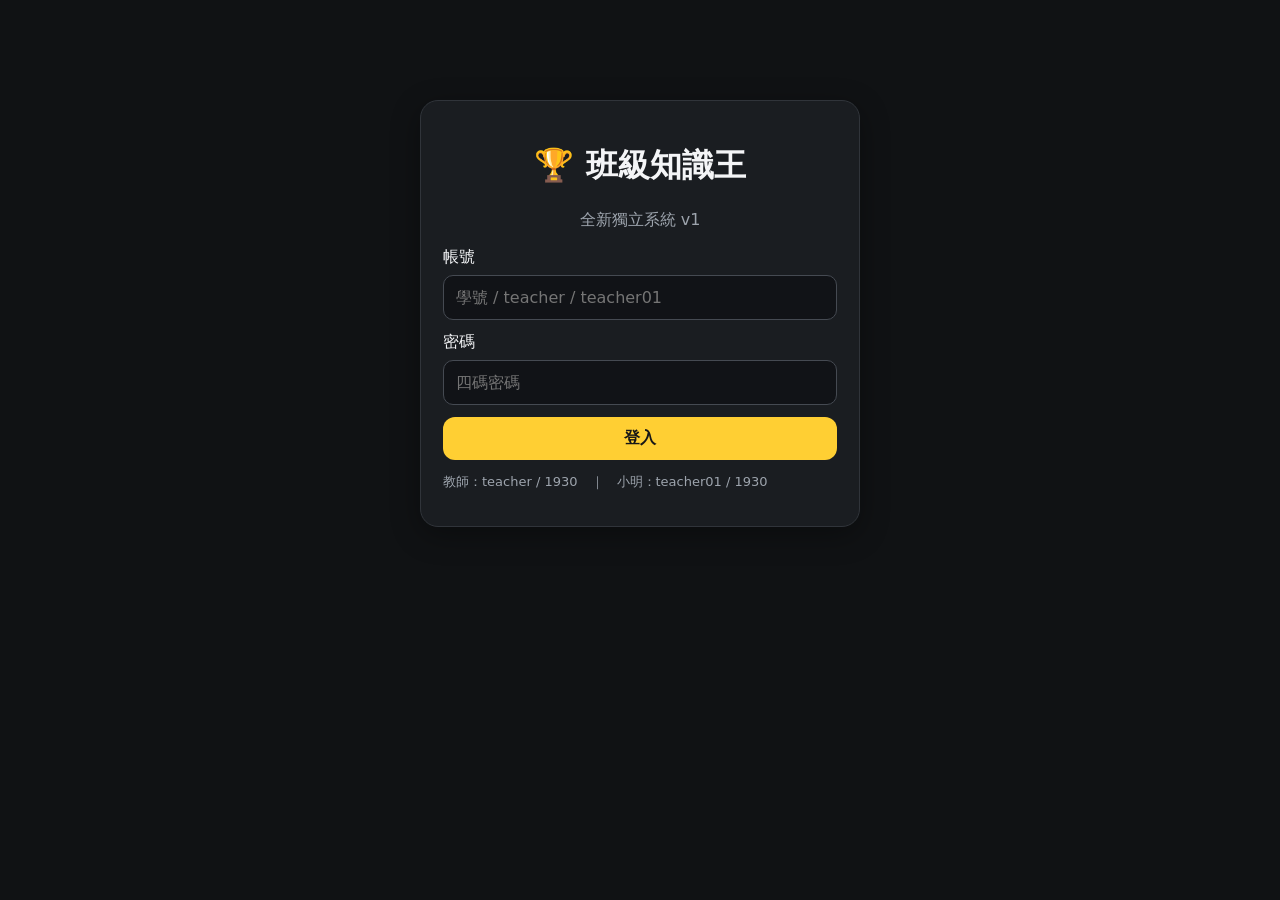
==== templates/index.html @ e8543fa3 "Add files via upload" ====
<!doctype html><html lang="zh-Hant"><head><meta charset="utf-8"><meta name="viewport" content="width=device-width,initial-scale=1"><title>班級知識王積分系統 v1</title><link rel="stylesheet" href="/static/style.css"></head><body><div class="wrap"><div class="card login"><h1>🏆 班級知識王</h1><p class="muted" style="text-align:center">全新獨立系統 v1</p><div id="msg"></div><label>帳號</label><input id="account" class="field" placeholder="學號 / teacher / teacher01"><label>密碼</label><input id="password" class="field" type="password" placeholder="四碼密碼"><button class="btn" style="width:100%" onclick="login()">登入</button><p class="muted" style="font-size:13px">教師：teacher / 1930　｜　小明：teacher01 / 1930</p></div></div><script>async function login(){let r=await fetch('/api/login',{method:'POST',headers:{'Content-Type':'application/json'},body:JSON.stringify({account:account.value,password:password.value})});let d=await r.json();if(!r.ok){msg.innerHTML='<div class="notice err">'+d.error+'</div>';return}location.href=d.user.role==='teacher'?'/teacher':'/student'}</script></body></html>
---- static/style.css ----
*{box-sizing:border-box}body{margin:0;font-family:"Noto Sans TC",system-ui,-apple-system,BlinkMacSystemFont,"Segoe UI",sans-serif;background:#101214;color:#f4f5f7}button,input,select{font:inherit}.wrap{max-width:1180px;margin:auto;padding:28px 18px}.card{background:#1a1d21;border:1px solid #30343a;border-radius:18px;padding:22px;box-shadow:0 8px 30px #0005}.grid{display:grid;gap:18px}.grid2{grid-template-columns:1fr 1fr}.top{display:flex;align-items:center;justify-content:space-between;gap:12px;margin-bottom:20px}.brand{font-size:26px;font-weight:800}.muted{color:#9da4ad}.btn{border:0;border-radius:12px;padding:11px 16px;background:#ffcf33;color:#171717;font-weight:800;cursor:pointer}.btn.secondary{background:#30343a;color:#fff}.btn.danger{background:#ef5350;color:white}.field{width:100%;padding:12px;border-radius:10px;border:1px solid #454a52;background:#111317;color:#fff;margin:7px 0 12px}.login{max-width:440px;margin:8vh auto}.login h1{text-align:center}.avatar{width:52px;height:52px;border-radius:50%;object-fit:cover;border:2px solid #4b5058}.leader{width:100%;border-collapse:collapse}.leader th,.leader td{padding:11px 8px;border-bottom:1px solid #2b2f34;text-align:left}.leader th{color:#9da4ad}.rank1{font-size:1.08em;font-weight:800}.hero{font-size:42px;font-weight:900;line-height:1.1}.pill{display:inline-flex;gap:6px;padding:5px 10px;border-radius:999px;background:#292d33;color:#ddd}.room{display:flex;justify-content:space-between;align-items:center;padding:14px;border:1px solid #343941;border-radius:12px;margin:8px 0}.answers{display:grid;grid-template-columns:1fr 1fr;gap:12px;margin-top:18px}.answer{padding:18px;border:2px solid #3b4048;border-radius:14px;background:#20242a;color:#fff;cursor:pointer;text-align:left}.answer:hover{border-color:#ffcf33}.answer:disabled{opacity:.5;cursor:default}.question{font-size:24px;font-weight:700;line-height:1.5}.scorebig{font-size:34px;font-weight:900}.ok{color:#67d67c}.err{color:#ff7777}.hidden{display:none}.notice{padding:12px;border-radius:10px;background:#24282e;margin:10px 0}.two{display:grid;grid-template-columns:1.2fr .8fr;gap:18px}@media(max-width:760px){.grid2,.two{grid-template-columns:1fr}.answers{grid-template-columns:1fr}.brand{font-size:20px}.question{font-size:20px}}
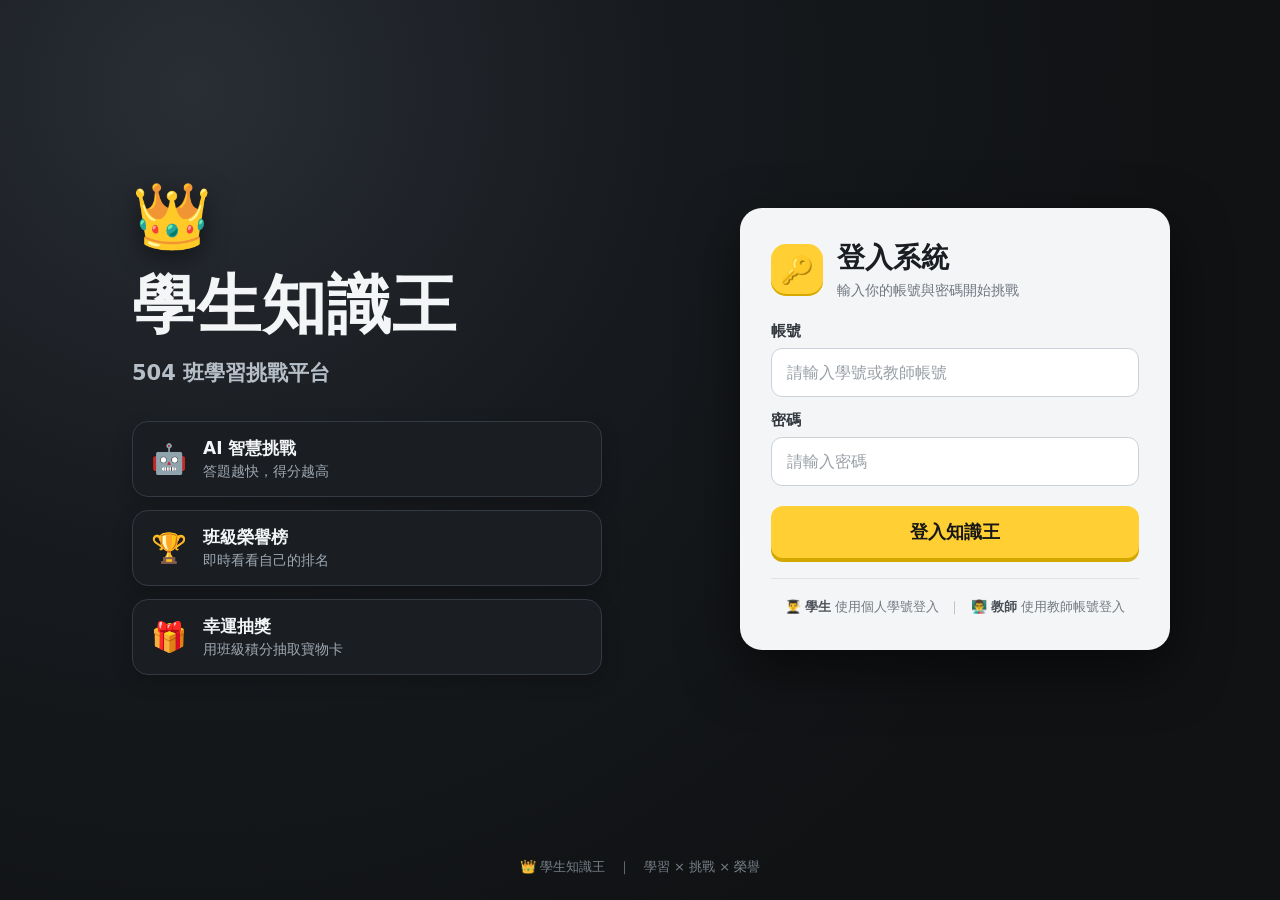
==== commit f3817408: "V1.2" ====
--- a/templates/index.html
+++ b/templates/index.html
@@ -1 +1,87 @@
-<!doctype html><html lang="zh-Hant"><head><meta charset="utf-8"><meta name="viewport" content="width=device-width,initial-scale=1"><title>班級知識王積分系統 v1</title><link rel="stylesheet" href="/static/style.css"></head><body><div class="wrap"><div class="card login"><h1>🏆 班級知識王</h1><p class="muted" style="text-align:center">全新獨立系統 v1</p><div id="msg"></div><label>帳號</label><input id="account" class="field" placeholder="學號 / teacher / teacher01"><label>密碼</label><input id="password" class="field" type="password" placeholder="四碼密碼"><button class="btn" style="width:100%" onclick="login()">登入</button><p class="muted" style="font-size:13px">教師：teacher / 1930　｜　小明：teacher01 / 1930</p></div></div><script>async function login(){let r=await fetch('/api/login',{method:'POST',headers:{'Content-Type':'application/json'},body:JSON.stringify({account:account.value,password:password.value})});let d=await r.json();if(!r.ok){msg.innerHTML='<div class="notice err">'+d.error+'</div>';return}location.href=d.user.role==='teacher'?'/teacher':'/student'}</script></body></html>+<!doctype html>
+<html lang="zh-Hant">
+<head>
+<meta charset="utf-8">
+<meta name="viewport" content="width=device-width,initial-scale=1">
+<title>學生知識王｜504 班學習挑戰平台</title>
+<link rel="stylesheet" href="/static/style.css">
+</head>
+<body class="login-page">
+  <main class="login-shell">
+    <section class="login-brand-panel">
+      <div class="crown">👑</div>
+      <h1>學生知識王</h1>
+      <p class="brand-subtitle">504 班學習挑戰平台</p>
+
+      <div class="feature-list">
+        <div class="feature"><span>🤖</span><div><b>AI 智慧挑戰</b><small>答題越快，得分越高</small></div></div>
+        <div class="feature"><span>🏆</span><div><b>班級榮譽榜</b><small>即時看看自己的排名</small></div></div>
+        <div class="feature"><span>🎁</span><div><b>幸運抽獎</b><small>用班級積分抽取寶物卡</small></div></div>
+      </div>
+    </section>
+
+    <section class="login-card">
+      <div class="login-heading">
+        <div class="login-icon">🔑</div>
+        <div>
+          <h2>登入系統</h2>
+          <p>輸入你的帳號與密碼開始挑戰</p>
+        </div>
+      </div>
+
+      <div id="msg"></div>
+
+      <label for="account">帳號</label>
+      <input id="account" class="field login-field" autocomplete="username" placeholder="請輸入學號或教師帳號">
+
+      <label for="password">密碼</label>
+      <input id="password" class="field login-field" type="password" autocomplete="current-password" placeholder="請輸入密碼">
+
+      <button class="btn login-btn" onclick="login()">登入知識王</button>
+
+      <div class="login-note">
+        <span>👨‍🎓 學生</span> 使用個人學號登入
+        <span class="divider">｜</span>
+        <span>👨‍🏫 教師</span> 使用教師帳號登入
+      </div>
+    </section>
+  </main>
+
+  <footer class="login-footer">👑 學生知識王　｜　學習 × 挑戰 × 榮譽</footer>
+
+<script>
+const accountInput=document.getElementById('account');
+const passwordInput=document.getElementById('password');
+const msg=document.getElementById('msg');
+
+async function login(){
+  const account=accountInput.value.trim();
+  const password=passwordInput.value;
+  if(!account || !password){
+    msg.innerHTML='<div class="notice err">請輸入帳號與密碼。</div>';
+    return;
+  }
+  const btn=document.querySelector('.login-btn');
+  btn.disabled=true;
+  btn.textContent='登入中…';
+  try{
+    const r=await fetch('/api/login',{method:'POST',headers:{'Content-Type':'application/json'},body:JSON.stringify({account,password})});
+    const d=await r.json();
+    if(!r.ok){
+      msg.innerHTML='<div class="notice err">'+(d.error||'登入失敗，請確認帳號與密碼。')+'</div>';
+      return;
+    }
+    location.href=d.user.role==='teacher'?'/teacher':'/student';
+  }catch(e){
+    msg.innerHTML='<div class="notice err">目前無法連線，請稍後再試。</div>';
+  }finally{
+    btn.disabled=false;
+    btn.textContent='登入知識王';
+  }
+}
+
+passwordInput.addEventListener('keydown',e=>{if(e.key==='Enter')login()});
+accountInput.addEventListener('keydown',e=>{if(e.key==='Enter')passwordInput.focus()});
+</script>
+</body>
+</html>
--- a/static/style.css
+++ b/static/style.css
@@ -1 +1,35 @@
 *{box-sizing:border-box}body{margin:0;font-family:"Noto Sans TC",system-ui,-apple-system,BlinkMacSystemFont,"Segoe UI",sans-serif;background:#101214;color:#f4f5f7}button,input,select{font:inherit}.wrap{max-width:1180px;margin:auto;padding:28px 18px}.card{background:#1a1d21;border:1px solid #30343a;border-radius:18px;padding:22px;box-shadow:0 8px 30px #0005}.grid{display:grid;gap:18px}.grid2{grid-template-columns:1fr 1fr}.top{display:flex;align-items:center;justify-content:space-between;gap:12px;margin-bottom:20px}.brand{font-size:26px;font-weight:800}.muted{color:#9da4ad}.btn{border:0;border-radius:12px;padding:11px 16px;background:#ffcf33;color:#171717;font-weight:800;cursor:pointer}.btn.secondary{background:#30343a;color:#fff}.btn.danger{background:#ef5350;color:white}.field{width:100%;padding:12px;border-radius:10px;border:1px solid #454a52;background:#111317;color:#fff;margin:7px 0 12px}.login{max-width:440px;margin:8vh auto}.login h1{text-align:center}.avatar{width:52px;height:52px;border-radius:50%;object-fit:cover;border:2px solid #4b5058}.leader{width:100%;border-collapse:collapse}.leader th,.leader td{padding:11px 8px;border-bottom:1px solid #2b2f34;text-align:left}.leader th{color:#9da4ad}.rank1{font-size:1.08em;font-weight:800}.hero{font-size:42px;font-weight:900;line-height:1.1}.pill{display:inline-flex;gap:6px;padding:5px 10px;border-radius:999px;background:#292d33;color:#ddd}.room{display:flex;justify-content:space-between;align-items:center;padding:14px;border:1px solid #343941;border-radius:12px;margin:8px 0}.answers{display:grid;grid-template-columns:1fr 1fr;gap:12px;margin-top:18px}.answer{padding:18px;border:2px solid #3b4048;border-radius:14px;background:#20242a;color:#fff;cursor:pointer;text-align:left}.answer:hover{border-color:#ffcf33}.answer:disabled{opacity:.5;cursor:default}.question{font-size:24px;font-weight:700;line-height:1.5}.scorebig{font-size:34px;font-weight:900}.ok{color:#67d67c}.err{color:#ff7777}.hidden{display:none}.notice{padding:12px;border-radius:10px;background:#24282e;margin:10px 0}.two{display:grid;grid-template-columns:1.2fr .8fr;gap:18px}@media(max-width:760px){.grid2,.two{grid-template-columns:1fr}.answers{grid-template-columns:1fr}.brand{font-size:20px}.question{font-size:20px}}
+.center{text-align:center}.game-wrap{max-width:1050px}.game-card{min-height:620px;display:flex;align-items:center;justify-content:center}.game-card #game{width:100%;max-width:900px}.game-question{font-size:clamp(1.5rem,3vw,2.2rem);line-height:1.6;text-align:center;margin:32px auto}.gold{background:#f6c945;color:#171717}.mt{margin-top:18px}.prize-item{display:flex;gap:12px;align-items:center;padding:12px 14px;border:1px solid #333;border-radius:10px;margin-top:8px}.prize-item .muted{margin-left:auto}.btn:disabled{opacity:.5;cursor:not-allowed}
+.old-home{max-width:1240px}.old-top{padding:4px 0 18px}.profile{display:flex;align-items:center;gap:18px;margin-bottom:18px;background:#20242a}.big-avatar{width:78px;height:78px}.stats{margin-left:auto;display:flex;gap:28px}.stats>div{min-width:130px;text-align:center;padding:10px 18px;border-left:1px solid #363b43}.stats span{display:block;color:#aeb5bd;font-size:14px}.stats b{display:block;font-size:30px;margin-top:3px}.old-columns{display:grid;grid-template-columns:1.15fr .85fr;gap:18px}.main-column,.side-column{display:grid;gap:18px;align-content:start}.big-btn{min-height:58px;font-size:18px}.rules{margin-top:18px;padding:14px 16px;border-radius:12px;background:#111317;line-height:1.9;color:#cdd2d8}.old-leader th,.old-leader td{text-align:center}.old-leader th:nth-child(3),.old-leader td:nth-child(3){text-align:left}.battlebar{display:flex;justify-content:space-between;gap:16px;margin:-4px 0 14px;padding:12px 18px;background:#1a1d21;border:1px solid #30343a;border-radius:12px;font-size:17px}.scoreline{display:flex;justify-content:space-between;gap:12px;margin:18px 0;padding:10px 14px;background:#20242a;border-radius:10px}.resultbox{max-width:620px;margin:20px auto;padding:16px 22px;background:#20242a;border-radius:14px;line-height:1.8}.resultbox p{margin:7px 0}@media(max-width:850px){.old-columns{grid-template-columns:1fr}.stats{gap:8px}.stats>div{min-width:95px;padding:8px}.profile{flex-wrap:wrap}}
+
+/* ===== v1.2 redesigned login ===== */
+.login-page{min-height:100vh;background:radial-gradient(circle at 15% 10%,#292e35 0,#171a1e 34%,#101214 72%);display:flex;flex-direction:column}
+.login-shell{width:min(1060px,calc(100% - 36px));margin:auto;display:grid;grid-template-columns:1fr 430px;gap:30px;align-items:center;padding:42px 0}
+.login-brand-panel{padding:24px 12px 24px 22px}
+.crown{font-size:64px;line-height:1;margin-bottom:14px;filter:drop-shadow(0 5px 12px #0008)}
+.login-brand-panel h1{font-size:clamp(42px,6vw,64px);margin:0;font-weight:900;letter-spacing:1px}
+.brand-subtitle{font-size:21px;color:#b6bec8;margin:10px 0 34px;font-weight:600}
+.feature-list{display:grid;gap:13px;max-width:470px}
+.feature{display:flex;align-items:center;gap:15px;padding:15px 17px;border:1px solid #343a42;background:#1a1e23;border-radius:16px;box-shadow:0 7px 20px #0003}
+.feature>span{font-size:29px;width:38px;text-align:center}
+.feature b{display:block;font-size:17px;margin-bottom:3px}
+.feature small{display:block;color:#9ea7b1;font-size:14px}
+.login-card{background:#f4f5f7;color:#1a1d21;border-radius:22px;padding:30px;box-shadow:0 20px 55px #0008;border:1px solid #fff2}
+.login-heading{display:flex;align-items:center;gap:14px;margin-bottom:22px}
+.login-icon{width:52px;height:52px;border-radius:15px;display:grid;place-items:center;background:#ffcf33;font-size:27px;box-shadow:inset 0 -2px 0 #d5a900}
+.login-card h2{margin:0;font-size:28px;font-weight:900}
+.login-card p{margin:5px 0 0;color:#707780;font-size:14px}
+.login-card label{display:block;font-weight:800;font-size:15px;margin:14px 0 7px;color:#343940}
+.login-card .login-field{background:#fff;color:#17191c;border:1px solid #cdd2d8;border-radius:11px;padding:14px 15px;margin:0;outline:none}
+.login-card .login-field:focus{border-color:#e5b800;box-shadow:0 0 0 3px #ffcf3333}
+.login-card .login-field::placeholder{color:#9aa0a7}
+.login-btn{width:100%;margin-top:20px;padding:14px 16px;border-radius:12px;font-size:18px;box-shadow:0 4px 0 #d2a800}
+.login-btn:active{transform:translateY(2px);box-shadow:0 2px 0 #d2a800}
+.login-btn:disabled{transform:none;box-shadow:none}
+.login-card .notice{font-size:14px;margin:0 0 12px}
+.login-note{margin-top:20px;padding-top:16px;border-top:1px solid #dfe2e6;text-align:center;color:#727981;font-size:13px;line-height:1.8}
+.login-note span{font-weight:800;color:#4a5057}
+.login-note .divider{font-weight:400;color:#b2b6bc;margin:0 5px}
+.login-footer{text-align:center;color:#777f88;font-size:13px;padding:0 18px 24px}
+@media(max-width:820px){.login-shell{grid-template-columns:1fr;max-width:520px;padding:28px 0}.login-brand-panel{text-align:center;padding:10px}.feature-list{margin:auto;text-align:left}.brand-subtitle{margin-bottom:20px}.crown{font-size:52px}.login-brand-panel h1{font-size:44px}.login-card{padding:25px}.login-footer{padding-bottom:18px}}
+@media(max-width:480px){.login-shell{width:calc(100% - 22px)}.login-card{padding:21px}.login-brand-panel h1{font-size:37px}.brand-subtitle{font-size:17px}.feature{padding:12px}.feature small{font-size:13px}.login-note .divider{display:none}.login-note span{display:inline-block;margin:0 3px}}
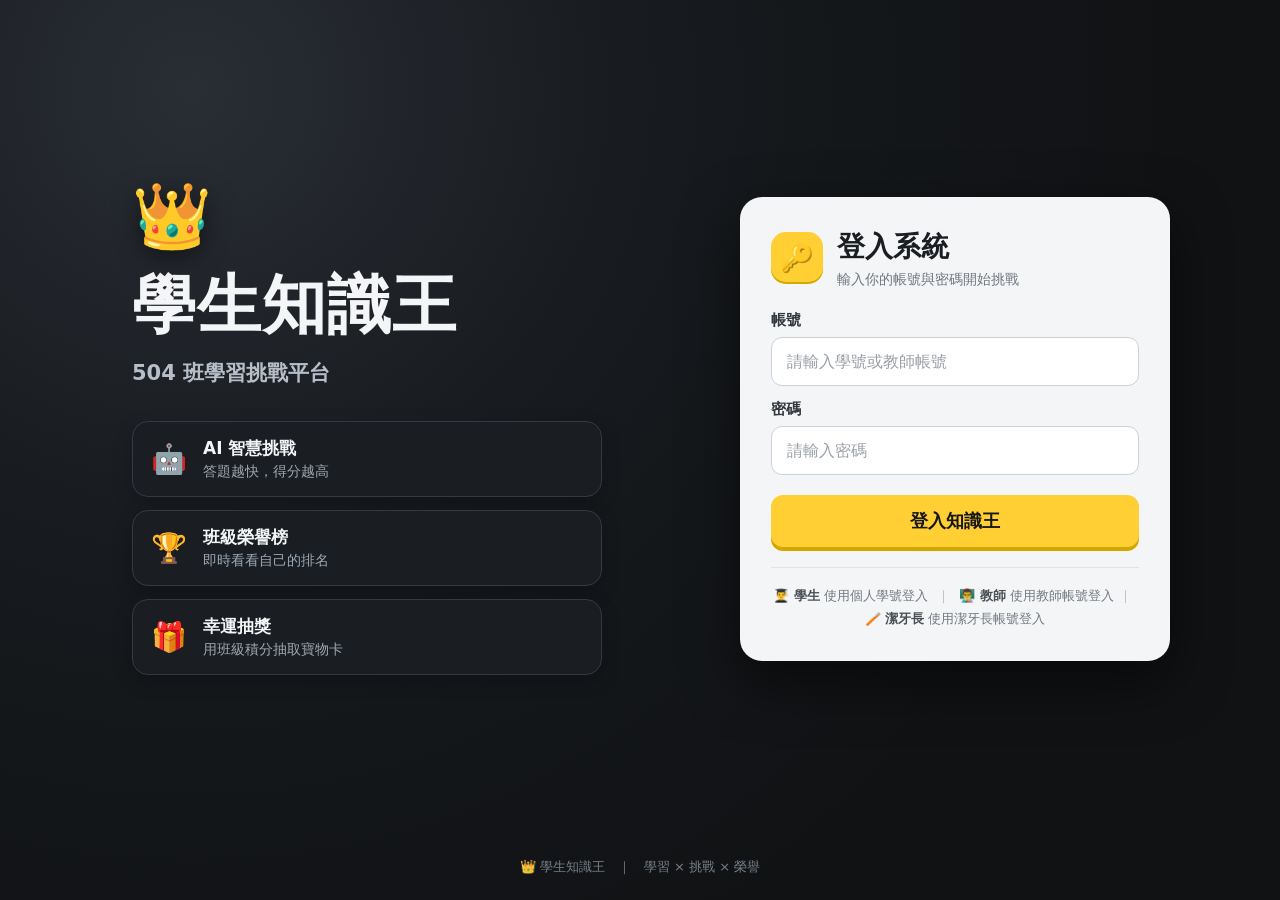
==== commit ec0a6a32: "V7" ====
--- a/templates/index.html
+++ b/templates/index.html
@@ -42,7 +42,7 @@
       <div class="login-note">
         <span>👨‍🎓 學生</span> 使用個人學號登入
         <span class="divider">｜</span>
-        <span>👨‍🏫 教師</span> 使用教師帳號登入
+        <span>👨‍🏫 教師</span> 使用教師帳號登入<span class="divider">｜</span><span>🪥 潔牙長</span> 使用潔牙長帳號登入
       </div>
     </section>
   </main>
@@ -71,7 +71,7 @@
       msg.innerHTML='<div class="notice err">'+(d.error||'登入失敗，請確認帳號與密碼。')+'</div>';
       return;
     }
-    location.href=d.user.role==='teacher'?'/teacher':'/student';
+    location.href=d.user.role==='teacher'?'/teacher':(d.user.role==='toothbrush'?'/display/toothbrush':'/student');
   }catch(e){
     msg.innerHTML='<div class="notice err">目前無法連線，請稍後再試。</div>';
   }finally{
--- a/static/style.css
+++ b/static/style.css
@@ -33,3 +33,38 @@
 .login-footer{text-align:center;color:#777f88;font-size:13px;padding:0 18px 24px}
 @media(max-width:820px){.login-shell{grid-template-columns:1fr;max-width:520px;padding:28px 0}.login-brand-panel{text-align:center;padding:10px}.feature-list{margin:auto;text-align:left}.brand-subtitle{margin-bottom:20px}.crown{font-size:52px}.login-brand-panel h1{font-size:44px}.login-card{padding:25px}.login-footer{padding-bottom:18px}}
 @media(max-width:480px){.login-shell{width:calc(100% - 22px)}.login-card{padding:21px}.login-brand-panel h1{font-size:37px}.brand-subtitle{font-size:17px}.feature{padding:12px}.feature small{font-size:13px}.login-note .divider{display:none}.login-note span{display:inline-block;margin:0 3px}}
+
+/* 大螢幕排名：照片＋積分＋寶物卡 */
+.display-page{background:radial-gradient(circle at top,#242932 0,#101214 55%);min-height:100vh}.display-wrap{max-width:1500px;margin:auto;padding:24px 28px}.display-header{display:flex;justify-content:space-between;align-items:center;margin-bottom:14px}.display-title{font-size:clamp(28px,3vw,44px);font-weight:900}.display-subtitle{color:#aeb5bd;margin-top:4px;font-size:18px}.display-full{border:0;border-radius:12px;padding:11px 16px;background:#30343a;color:#fff;font-weight:800;cursor:pointer}.display-status{text-align:right;color:#8f98a3;font-size:14px;margin-bottom:12px}.display-grid{display:grid;grid-template-columns:repeat(5,minmax(0,1fr));gap:10px}.display-card{position:relative;display:flex;align-items:center;gap:8px;min-height:125px;padding:12px 10px;background:#1a1d21;border:1px solid #30343a;border-radius:20px;box-shadow:0 8px 28px #0006}.display-card.rank-1{grid-column:span 1;border-width:2px}.display-avatar{width:64px;height:64px;flex:0 0 64px;border-radius:50%;object-fit:cover;border:3px solid #5b626c}.rank-badge{width:28px;text-align:center;font-size:18px;font-weight:900}.display-seat{font-size:14px;color:#8f98a3}.display-name{font-size:19px;font-weight:900;margin:2px 0}.display-score{font-size:30px;font-weight:900}.display-score span{font-size:15px;color:#aeb5bd;font-weight:700}.display-cards{display:flex;flex-wrap:wrap;gap:6px;margin-top:8px}.treasure,.no-card{font-size:10px;padding:5px 9px;border-radius:999px;background:#292d33;color:#e9edf1}.no-card{color:#7f8791}@media(max-width:900px){.display-grid{grid-template-columns:1fr}.display-wrap{padding:16px}.display-avatar{width:76px;height:76px;flex-basis:76px}.display-name{font-size:21px}.display-score{font-size:26px}}
+
+/* v1.2：學生首頁恢復舊版留言板 */
+.message-card { min-height: 420px; }
+.message-subtitle { font-size: .8rem; font-weight: normal; }
+.old-message-box { height: 300px; overflow-y: auto; overflow-x: hidden; padding: 10px 4px; box-sizing: border-box; }
+.message-row { margin-bottom: 8px; border-bottom: 1px solid #222; padding: 0 4px 6px; word-break: break-word; line-height: 1.6; }
+.message-user { color: #4caf50; }
+.message-time { color: #888; margin-left: 8px; font-size: .85em; white-space: nowrap; }
+.message-input { display: flex; gap: 5px; margin-top: 8px; }
+.message-input input { flex: 1; min-width: 0; padding: 10px; border-radius: 8px; background: #333; border: none; color: white; box-sizing: border-box; }
+.message-input .btn { white-space: nowrap; }
+
+.exchange-card{margin-bottom:18px;background:#20242a}.exchange-head h2{margin:0 0 4px}.exchange-head p{margin:0}.exchange-buttons{display:grid;grid-template-columns:1fr 1fr;gap:12px;margin-top:16px}.exchange-buttons .btn{min-height:50px;font-size:16px}.exchange-msg{min-height:22px;margin-top:10px;text-align:center}@media(max-width:760px){.exchange-buttons{grid-template-columns:1fr}}
+
+/* 學生首頁：寶物卡移至個人資料區中央 */
+.profile { gap: 18px; }
+.profile-info { min-width: 150px; }
+.treasure-summary { flex: 1; min-width: 280px; align-self: stretch; display: flex; flex-direction: column; justify-content: center; padding: 8px 18px; border-left: 1px solid rgba(255,255,255,.10); border-right: 1px solid rgba(255,255,255,.10); }
+.treasure-title { font-weight: 800; font-size: 17px; margin-bottom: 10px; }
+.top-inventory { display: flex; flex-wrap: wrap; gap: 7px; max-height: 72px; overflow: auto; align-items: center; }
+.treasure-chip { display: inline-flex; align-items: center; padding: 7px 10px; border-radius: 999px; background: rgba(255,193,7,.14); border: 1px solid rgba(255,193,7,.35); color: #ffd54a; font-weight: 700; font-size: 13px; white-space: nowrap; }
+@media (max-width: 900px) { .treasure-summary { border-left: 0; border-right: 0; border-top: 1px solid rgba(255,255,255,.10); border-bottom: 1px solid rgba(255,255,255,.10); padding: 12px 0; } .profile { flex-wrap: wrap; } }
+
+.category-actions{display:flex;gap:10px;justify-content:center;flex-wrap:wrap;margin:12px 0}.category-list{display:grid;grid-template-columns:repeat(2,minmax(0,1fr));gap:10px;margin:16px 0}.category-item{display:flex;align-items:center;gap:10px;padding:14px 16px;background:#15171b;border:1px solid #343840;border-radius:12px;cursor:pointer}.category-item input{width:20px;height:20px;accent-color:#ffd33d}.category-count{margin-left:auto;color:#aeb4bf;font-size:.9rem}.category-item span:nth-child(2){font-weight:700}@media(max-width:700px){.category-list{grid-template-columns:1fr}}
+
+/* 大螢幕：積分排名／潔牙分離版 */
+.display-actions{display:flex;gap:8px;align-items:center}.display-nav{border:0;border-radius:12px;padding:11px 16px;background:#3a414a;color:#fff;font-weight:800;cursor:pointer}.display-score-grid,.display-toothbrush-grid{display:grid;grid-template-columns:repeat(6,minmax(0,1fr));gap:10px}.score-card{min-width:0;display:flex;align-items:center;gap:7px;padding:9px 8px;background:#1a1d21;border:1px solid #30343a;border-radius:15px;box-shadow:0 5px 18px #0005;min-height:96px}.score-rank{width:28px;flex:0 0 28px;text-align:center;font-size:17px;font-weight:900}.score-avatar{width:48px;height:48px;flex:0 0 48px;border-radius:50%;object-fit:cover;border:2px solid #5b626c}.score-student{min-width:0;flex:1}.score-seat{font-size:11px;color:#8f98a3}.score-name{font-size:17px;font-weight:900;white-space:nowrap;overflow:hidden;text-overflow:ellipsis}.score-number{font-size:40px;line-height:1;font-weight:900;white-space:nowrap;margin-left:auto}.score-number span{font-size:13px;color:#aeb5bd;margin-left:2px}.score-card.rank-1,.score-card.rank-2,.score-card.rank-3{border-width:2px}.tooth-card{min-width:0;padding:10px;background:#1a1d21;border:1px solid #30343a;border-radius:15px;box-shadow:0 5px 18px #0005}.tooth-top{display:flex;align-items:center;gap:8px;min-width:0}.tooth-rank{width:27px;flex:0 0 27px;font-size:15px;font-weight:900;text-align:center;color:#aeb5bd}.tooth-avatar{width:48px;height:48px;flex:0 0 48px;border-radius:50%;object-fit:cover;border:2px solid #5b626c}.tooth-name{font-size:17px;font-weight:900;white-space:nowrap;overflow:hidden;text-overflow:ellipsis}.tooth-score{font-size:12px;color:#8f98a3;margin-top:2px}.toothbrush-btn{display:block;margin-top:9px;width:100%;border:0;border-radius:9px;padding:8px 5px;background:#d7f3df;color:#14532d;font-weight:900;font-size:13px;cursor:pointer}.toothbrush-btn:disabled{background:#343a40;color:#aeb5bd;cursor:default}.toothbrush-note{font-size:11px;color:#aeb5bd;margin-top:3px;min-height:14px;text-align:center}
+@media(max-width:1200px){.display-score-grid,.display-toothbrush-grid{grid-template-columns:repeat(4,minmax(0,1fr))}.display-wrap{padding:18px}.score-number{font-size:34px}}
+@media(max-width:760px){.display-score-grid,.display-toothbrush-grid{grid-template-columns:repeat(2,minmax(0,1fr))}.display-actions{flex-wrap:wrap}.display-title{font-size:28px}}
+
+/* 學生介面：兩種班級排名 */
+.student-ranking-card{margin-bottom:18px}.student-ranking-head{display:flex;align-items:center;justify-content:space-between;gap:14px;flex-wrap:wrap}.student-ranking-head h2{margin:0 0 4px}.student-ranking-head p{margin:0}.student-ranking-tabs{display:flex;gap:7px}.student-rank-tab{border:1px solid #454b54;background:#252a31;color:#e8ebef;border-radius:10px;padding:9px 13px;font-weight:900;cursor:pointer}.student-rank-tab.active{background:#ffd13b;color:#17191d;border-color:#ffd13b}.student-ranking-status{font-size:12px;margin:10px 0 7px}.student-ranking-list{display:grid;grid-template-columns:1fr 1fr;gap:6px 10px;max-height:420px;overflow:auto;padding-right:3px}.student-rank-row{display:grid;grid-template-columns:30px 34px 42px minmax(55px,1fr) auto;grid-template-rows:22px 18px;column-gap:7px;align-items:center;padding:7px 9px;border:1px solid #30343a;border-radius:11px;background:#15181d;min-width:0}.student-rank-row.me{border-color:#ffd13b;background:#272316;box-shadow:0 0 0 1px #ffd13b22}.student-rank-row img{grid-row:1/3;width:34px;height:34px;border-radius:50%;object-fit:cover;border:2px solid #59616b}.sr-rank{grid-row:1/3;font-size:16px;font-weight:1000;text-align:center}.sr-seat{font-size:10px;color:#8e98a4;grid-column:3;grid-row:1}.sr-name{grid-column:4;grid-row:1;font-weight:900;white-space:nowrap;overflow:hidden;text-overflow:ellipsis}.sr-main{grid-column:5;grid-row:1;font-weight:1000;white-space:nowrap}.sr-score{color:#ffd43b;font-size:17px}.sr-battle{color:#7dd3fc;font-size:17px}.sr-sub{grid-column:4/6;grid-row:2;color:#8e98a4;font-size:10px;white-space:nowrap;overflow:hidden;text-overflow:ellipsis}@media(max-width:900px){.student-ranking-list{grid-template-columns:1fr}}
